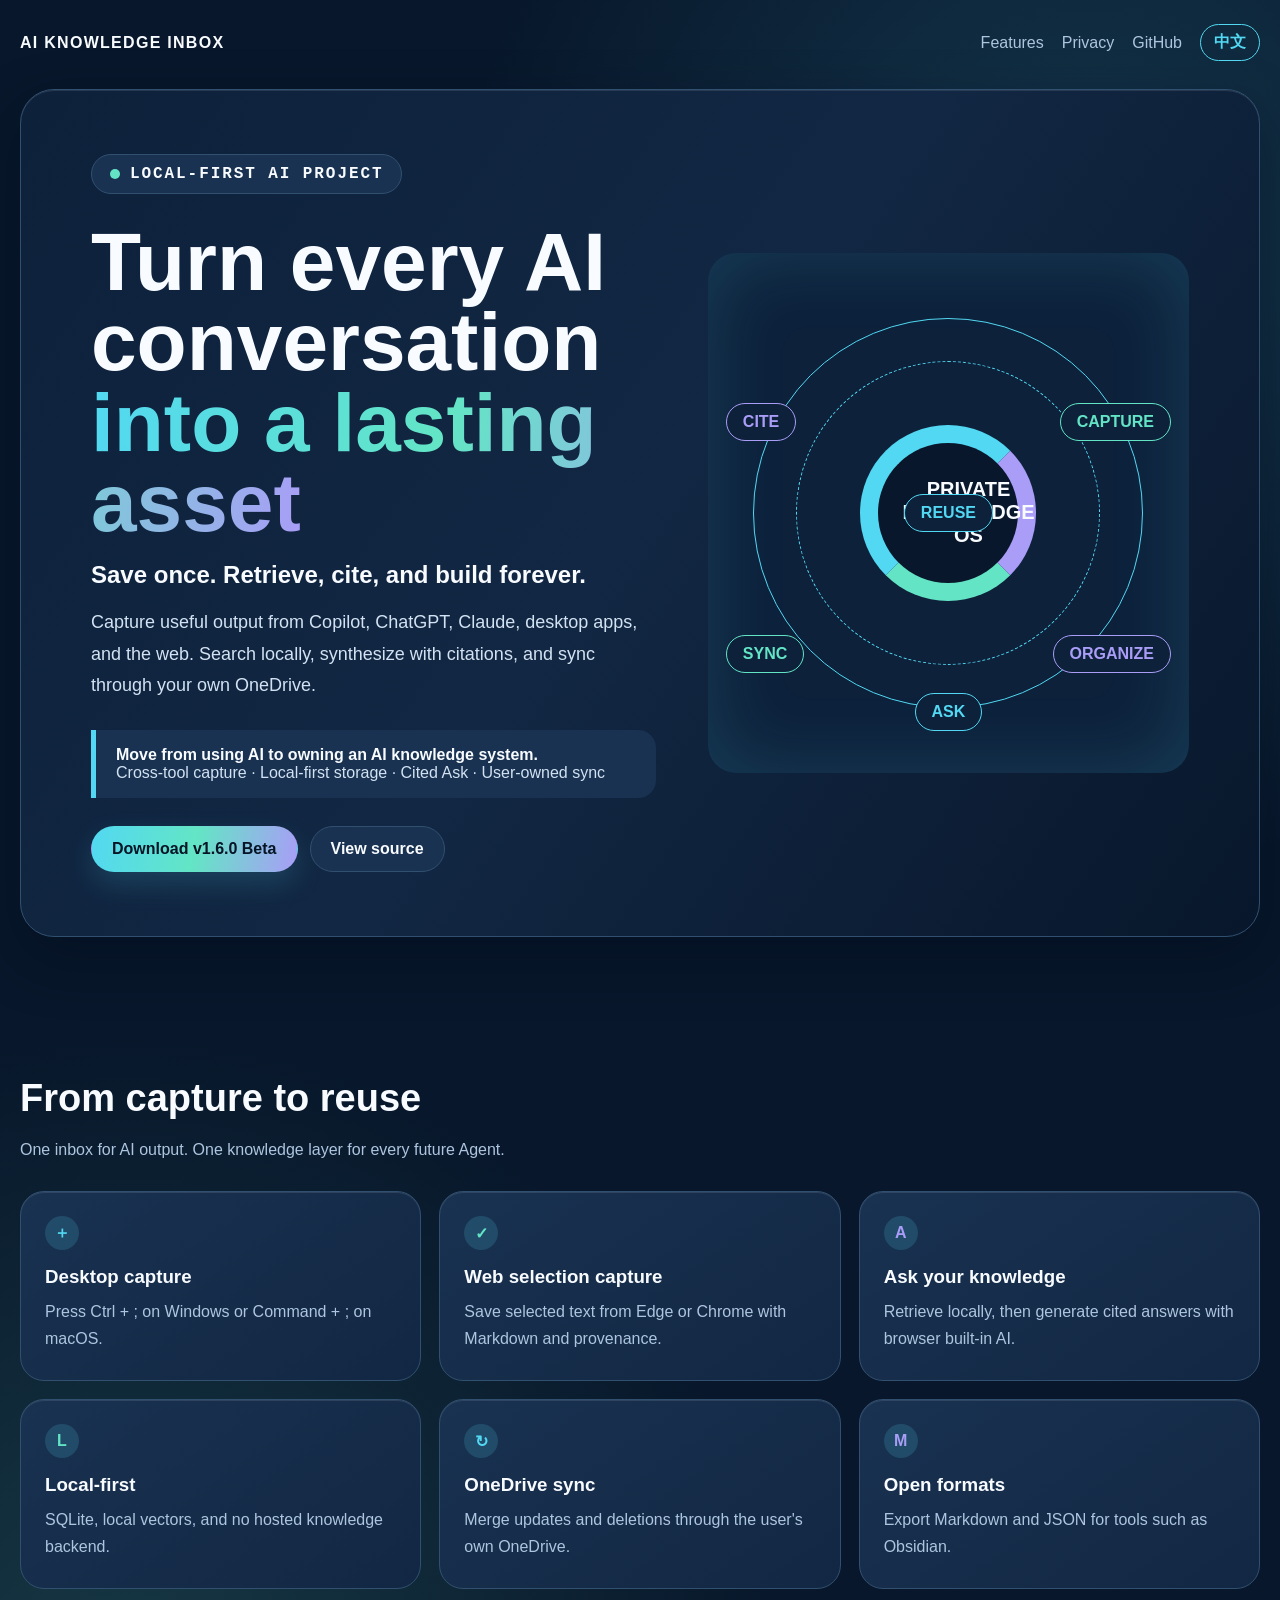
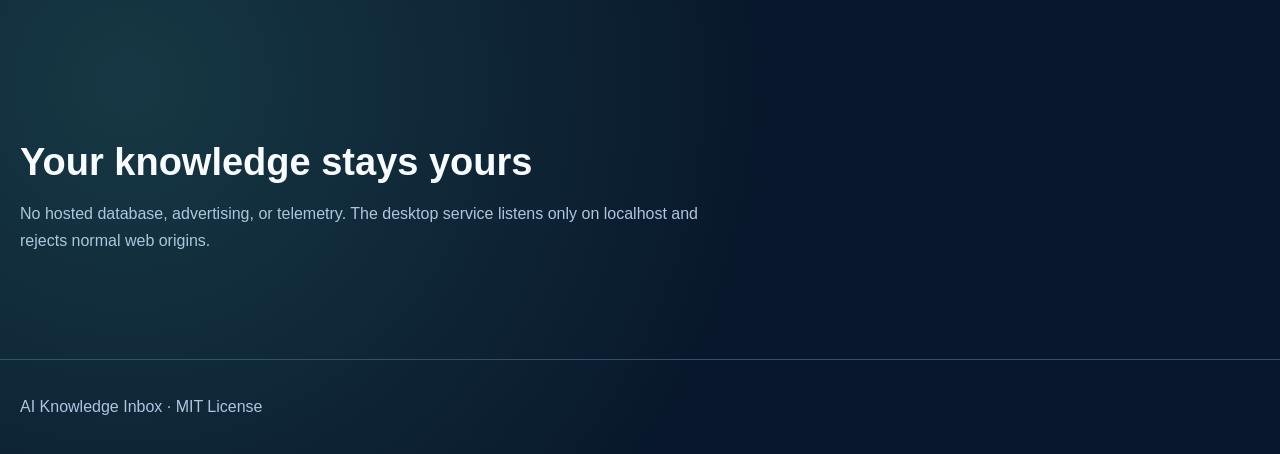
==== docs/en/index.html @ 8a40cb1d "Harden v1.6 release quality gates Make the repository the single source of truth, fix public Beta li" ====
<!DOCTYPE html>
<html lang="en" data-theme="dark" data-skin="tech">
<head>
  <meta charset="UTF-8">
  <meta name="viewport" content="width=device-width, initial-scale=1.0">
  <title>AI Knowledge Inbox</title>
  <link rel="stylesheet" href="../site.css">
</head>
<body>
  <nav class="wrap">
    <div class="brand">AI KNOWLEDGE INBOX</div>
    <div class="nav-links"><a href="#features">Features</a><a href="#privacy">Privacy</a><a href="https://github.com/lindaf0617-hub/ai-knowledge-inbox">GitHub</a><a class="lang" href="../">中文</a></div>
  </nav>
  <main>
    <section class="hero wrap">
      <div>
        <div class="badge"><span class="dot"></span>LOCAL-FIRST AI PROJECT</div>
        <h1>Turn every AI conversation<br><span class="gradient-text">into a lasting asset</span></h1>
        <p class="tagline">Save once. Retrieve, cite, and build forever.</p>
        <p class="lead">Capture useful output from Copilot, ChatGPT, Claude, desktop apps, and the web. Search locally, synthesize with citations, and sync through your own OneDrive.</p>
        <div class="callout"><strong>Move from using AI to owning an AI knowledge system.</strong>Cross-tool capture · Local-first storage · Cited Ask · User-owned sync</div>
        <div class="actions">
          <a class="button primary" href="https://github.com/lindaf0617-hub/ai-knowledge-inbox/releases/tag/v1.6.0">Download v1.6.0 Beta</a>
          <a class="button" href="https://github.com/lindaf0617-hub/ai-knowledge-inbox">View source</a>
        </div>
      </div>
      <div class="orbit-panel">
        <div class="orbit"></div>
        <div class="node">CAPTURE</div><div class="node">ORGANIZE</div><div class="node">ASK</div>
        <div class="node">SYNC</div><div class="node">CITE</div><div class="node">REUSE</div>
        <div class="core">PRIVATE<br>KNOWLEDGE<br>OS</div>
      </div>
    </section>
    <section class="section wrap" id="features">
      <div class="section-head"><h2>From capture to reuse</h2><p>One inbox for AI output. One knowledge layer for every future Agent.</p></div>
      <div class="grid">
        <article class="card"><div class="icon">＋</div><h3>Desktop capture</h3><p>Press Ctrl + ; on Windows or Command + ; on macOS.</p></article>
        <article class="card"><div class="icon">✓</div><h3>Web selection capture</h3><p>Save selected text from Edge or Chrome with Markdown and provenance.</p></article>
        <article class="card"><div class="icon">A</div><h3>Ask your knowledge</h3><p>Retrieve locally, then generate cited answers with browser built-in AI.</p></article>
        <article class="card"><div class="icon">L</div><h3>Local-first</h3><p>SQLite, local vectors, and no hosted knowledge backend.</p></article>
        <article class="card"><div class="icon">↻</div><h3>OneDrive sync</h3><p>Merge updates and deletions through the user's own OneDrive.</p></article>
        <article class="card"><div class="icon">M</div><h3>Open formats</h3><p>Export Markdown and JSON for tools such as Obsidian.</p></article>
      </div>
    </section>
    <section class="section wrap" id="privacy">
      <div class="section-head"><h2>Your knowledge stays yours</h2><p>No hosted database, advertising, or telemetry. The desktop service listens only on localhost and rejects normal web origins.</p></div>
    </section>
  </main>
  <footer><div class="wrap">AI Knowledge Inbox · MIT License</div></footer>
</body>
</html>
---- docs/site.css ----
:root {
  color-scheme: dark;
  --cp-bg: #08172b;
  --cp-bg-elevated: #0d213b;
  --cp-surface: #122743;
  --cp-surface-soft: #193251;
  --cp-border: #31506f;
  --cp-border-strong: #52d8f2;
  --cp-text: #f8fbff;
  --cp-text-muted: #aec5df;
  --cp-text-soft: #d2e2f2;
  --cp-accent: #52d8f2;
  --cp-accent-hover: #75e5f7;
  --cp-accent-soft: rgba(82, 216, 242, 0.16);
  --cp-accent-fg: #061526;
  --cp-success: #63e5c5;
  --cp-danger: #ff718b;
  --cp-warning: #ffc857;
  --cp-link: #a99df7;
  --cp-shadow: 0 22px 56px rgba(2, 11, 27, 0.44);
  --cp-sheen: rgba(255, 255, 255, 0.1);
  --cp-highlight: rgba(99, 229, 197, 0.16);
}
* { box-sizing: border-box; }
body {
  margin: 0;
  background:
    radial-gradient(circle at 85% 12%, var(--cp-accent-soft), transparent 30%),
    radial-gradient(circle at 10% 82%, var(--cp-highlight), transparent 32%),
    var(--cp-bg);
  color: var(--cp-text);
  font-family: "Segoe UI", Aptos, Calibri, -apple-system, BlinkMacSystemFont, sans-serif;
}
a { color: inherit; text-decoration: none; }
.wrap { width: min(1240px, calc(100% - 36px)); margin: 0 auto; }
nav {
  display: flex;
  align-items: center;
  justify-content: space-between;
  padding: 24px 0;
}
.brand { font-weight: 900; letter-spacing: 0.08em; }
.nav-links { display: flex; align-items: center; gap: 18px; color: var(--cp-text-muted); }
.lang {
  padding: 7px 13px;
  border: 1px solid var(--cp-accent);
  border-radius: 999px;
  color: var(--cp-accent);
  font-weight: 800;
}
.hero {
  display: grid;
  grid-template-columns: 1.08fr 0.92fr;
  gap: 52px;
  align-items: center;
  min-height: 690px;
  margin: 4px auto 64px;
  padding: 64px 70px;
  overflow: hidden;
  border: 1px solid var(--cp-border);
  border-radius: 34px;
  background: linear-gradient(125deg, var(--cp-bg-elevated), var(--cp-surface), var(--cp-bg));
  box-shadow: var(--cp-shadow), inset 0 1px 0 var(--cp-sheen);
}
.badge {
  display: inline-flex;
  align-items: center;
  gap: 10px;
  padding: 10px 18px;
  border: 1px solid var(--cp-border);
  border-radius: 999px;
  background: var(--cp-surface-soft);
  font-family: Consolas, "Courier New", Courier, monospace;
  font-weight: 800;
  letter-spacing: 0.12em;
}
.dot { width: 10px; height: 10px; border-radius: 50%; background: var(--cp-success); }
h1 { margin: 28px 0 18px; font-size: clamp(48px, 7vw, 82px); line-height: 0.98; }
.gradient-text {
  background: linear-gradient(100deg, var(--cp-accent), var(--cp-success), var(--cp-link));
  background-clip: text;
  color: transparent;
}
.tagline { margin: 0 0 16px; font-size: 24px; font-weight: 800; }
.lead { max-width: 660px; color: var(--cp-text-soft); font-size: 18px; line-height: 1.75; }
.callout {
  margin: 28px 0;
  padding: 16px 20px;
  border-left: 5px solid var(--cp-accent);
  border-radius: 0 18px 18px 0;
  background: var(--cp-surface-soft);
  color: var(--cp-text-soft);
}
.callout strong { display: block; color: var(--cp-text); }
.actions { display: flex; flex-wrap: wrap; gap: 12px; }
.button {
  padding: 13px 20px;
  border: 1px solid var(--cp-border);
  border-radius: 999px;
  background: var(--cp-surface-soft);
  font-weight: 800;
}
.button.primary {
  border-color: transparent;
  background: linear-gradient(100deg, var(--cp-accent), var(--cp-success), var(--cp-link));
  color: var(--cp-accent-fg);
  box-shadow: 0 12px 28px var(--cp-accent-soft);
}
.orbit-panel {
  position: relative;
  display: grid;
  min-height: 520px;
  place-items: center;
  border-radius: 28px;
  background-color: var(--cp-bg-elevated);
  box-shadow: inset 0 0 80px var(--cp-accent-soft);
}
.orbit, .orbit::before {
  position: absolute;
  border: 1px solid var(--cp-border-strong);
  border-radius: 50%;
  content: "";
}
.orbit { width: 390px; height: 390px; }
.orbit::before { inset: 42px; border-style: dashed; }
.core {
  z-index: 2;
  display: grid;
  width: 176px;
  height: 176px;
  place-items: center;
  padding: 24px;
  border: 18px solid var(--cp-accent);
  border-right-color: var(--cp-link);
  border-bottom-color: var(--cp-success);
  border-radius: 50%;
  background: var(--cp-bg);
  text-align: center;
  font-size: 20px;
  font-weight: 900;
}
.node {
  position: absolute;
  z-index: 3;
  padding: 9px 16px;
  border: 1px solid var(--cp-accent);
  border-radius: 999px;
  background: var(--cp-bg-elevated);
  color: var(--cp-accent);
  font-weight: 800;
}
.node:nth-of-type(1) { top: 44px; }
.node:nth-of-type(2) { top: 150px; right: 18px; color: var(--cp-success); border-color: var(--cp-success); }
.node:nth-of-type(3) { right: 18px; bottom: 100px; color: var(--cp-link); border-color: var(--cp-link); }
.node:nth-of-type(4) { bottom: 42px; }
.node:nth-of-type(5) { bottom: 100px; left: 18px; color: var(--cp-success); border-color: var(--cp-success); }
.node:nth-of-type(6) { top: 150px; left: 18px; color: var(--cp-link); border-color: var(--cp-link); }
.section { padding: 76px 0; }
.section-head { max-width: 720px; margin-bottom: 28px; }
.section h2 { margin: 0 0 12px; font-size: 38px; }
.section p { color: var(--cp-text-muted); line-height: 1.7; }
.grid { display: grid; grid-template-columns: repeat(3, 1fr); gap: 18px; }
.card {
  min-height: 190px;
  padding: 24px;
  border: 1px solid var(--cp-border);
  border-radius: 24px;
  background: linear-gradient(145deg, var(--cp-surface-soft), var(--cp-surface));
  box-shadow: inset 0 1px 0 var(--cp-sheen);
}
.icon {
  display: grid;
  width: 34px;
  height: 34px;
  margin-bottom: 16px;
  place-items: center;
  border-radius: 50%;
  background: var(--cp-accent-soft);
  color: var(--cp-accent);
  font-weight: 900;
}
.card:nth-child(2n) .icon { color: var(--cp-success); }
.card:nth-child(3n) .icon { color: var(--cp-link); }
.card h3 { margin: 0 0 10px; }
.card p { margin: 0; }
footer { padding: 38px 0; color: var(--cp-text-muted); border-top: 1px solid var(--cp-border); }
@media (max-width: 860px) {
  .hero { grid-template-columns: 1fr; padding: 42px 28px; }
  .orbit-panel { min-height: 440px; }
  .grid { grid-template-columns: 1fr 1fr; }
}
@media (max-width: 580px) {
  .nav-links a:not(.lang) { display: none; }
  .hero { min-height: auto; border-radius: 24px; }
  .orbit-panel { display: none; }
  .grid { grid-template-columns: 1fr; }
}
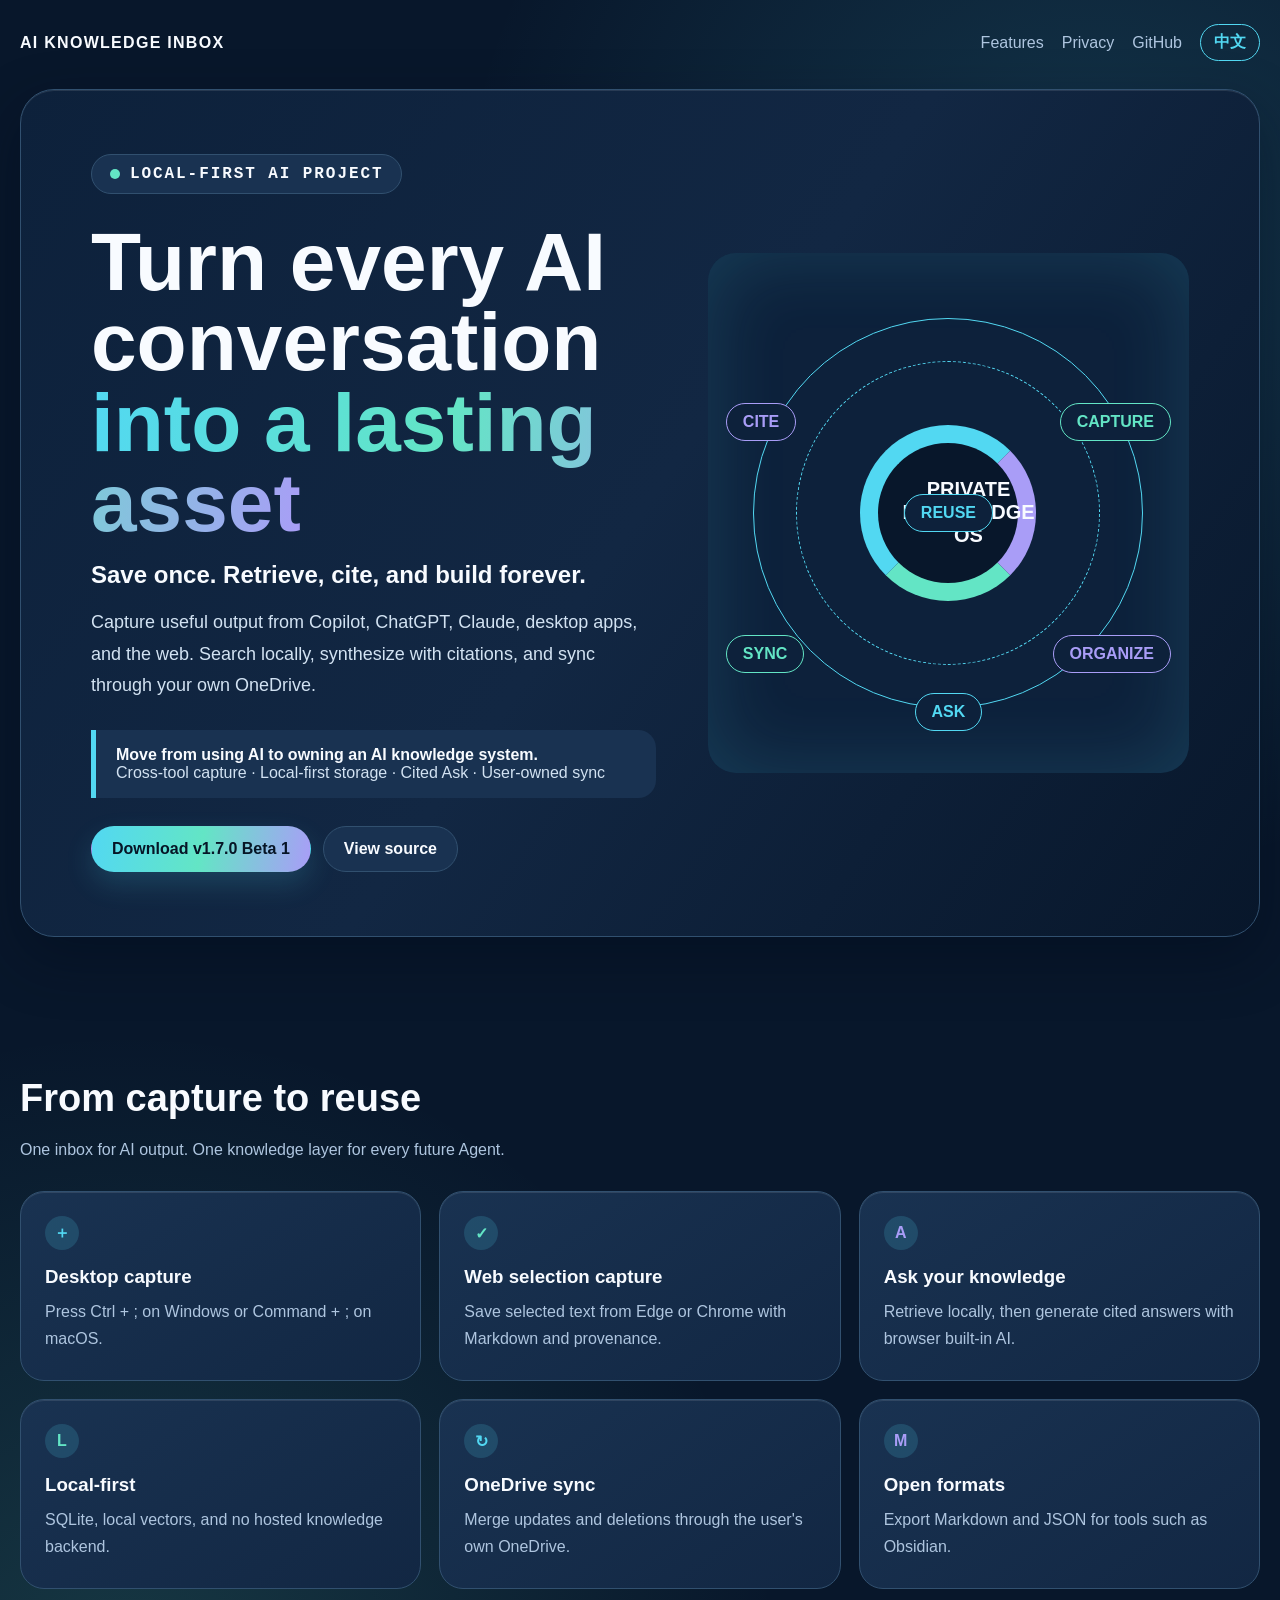
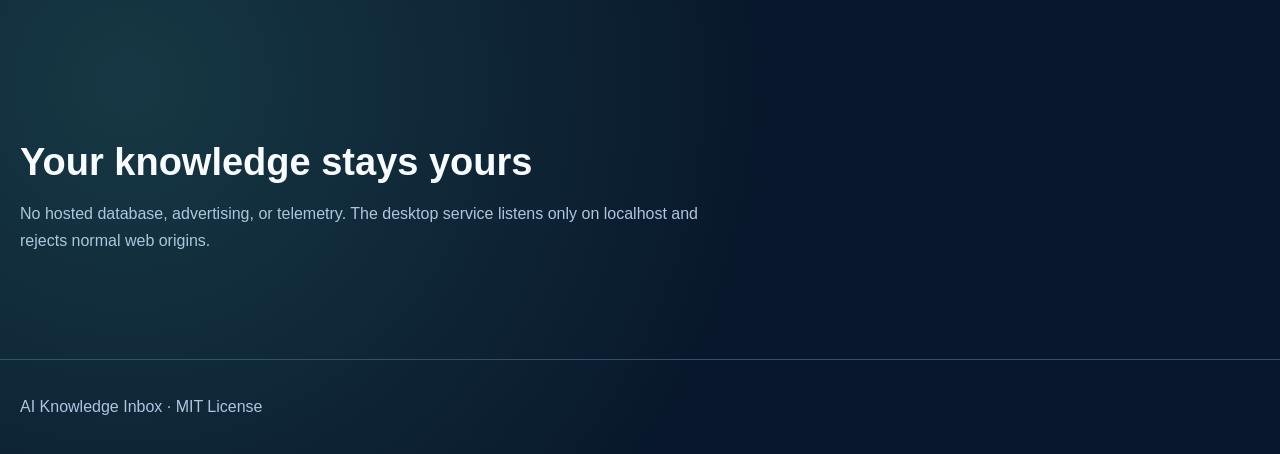
==== commit 4f78fbe6: "Prepare v1.7.0 beta 1 Document the approval-based Agent, hardened synchronization, authenticated loc" ====
--- a/docs/en/index.html
+++ b/docs/en/index.html
@@ -20,7 +20,7 @@
         <p class="lead">Capture useful output from Copilot, ChatGPT, Claude, desktop apps, and the web. Search locally, synthesize with citations, and sync through your own OneDrive.</p>
         <div class="callout"><strong>Move from using AI to owning an AI knowledge system.</strong>Cross-tool capture · Local-first storage · Cited Ask · User-owned sync</div>
         <div class="actions">
-          <a class="button primary" href="https://github.com/lindaf0617-hub/ai-knowledge-inbox/releases/tag/v1.6.0">Download v1.6.0 Beta</a>
+          <a class="button primary" href="https://github.com/lindaf0617-hub/ai-knowledge-inbox/releases/tag/v1.7.0-beta.1">Download v1.7.0 Beta 1</a>
           <a class="button" href="https://github.com/lindaf0617-hub/ai-knowledge-inbox">View source</a>
         </div>
       </div>
